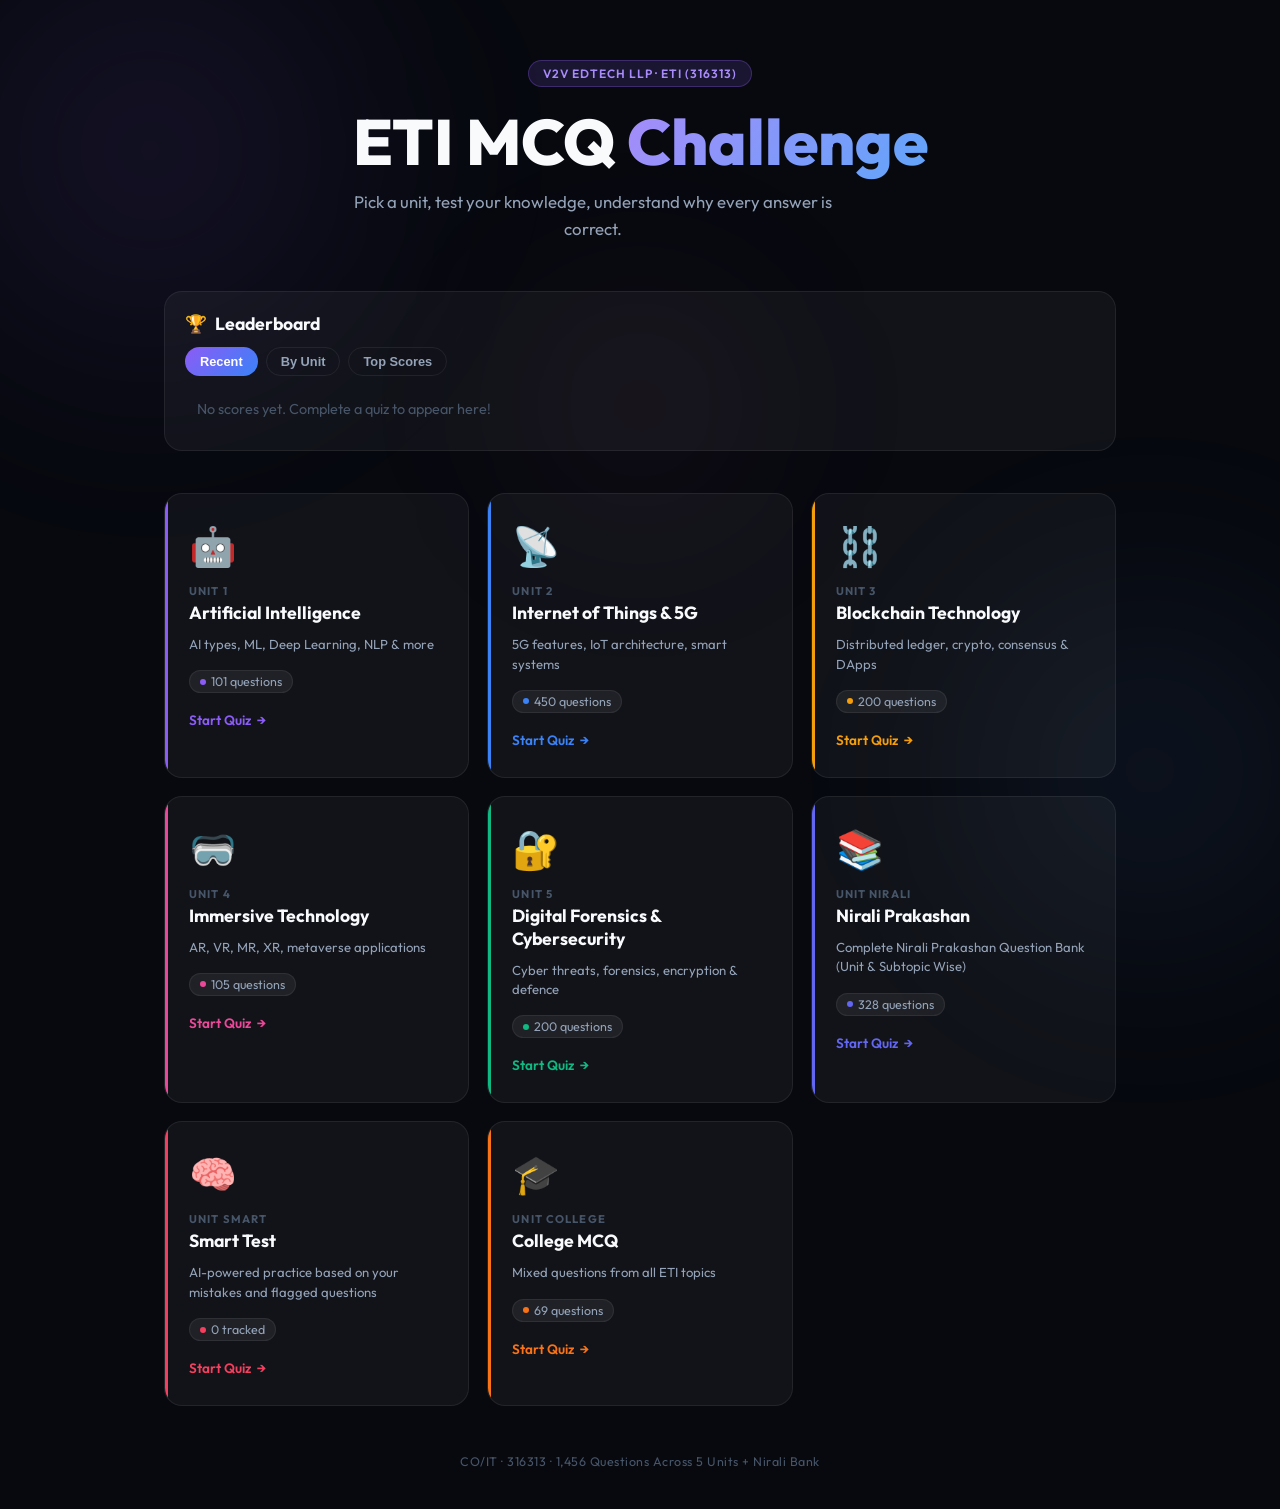
==== index.html @ dd678833 "Implement Smart Test feature: mistake tracking and revision bookmarking" ====
<!DOCTYPE html>
<html lang="en">
<head>
  <meta charset="UTF-8" />
  <meta name="viewport" content="width=device-width, initial-scale=1.0" />
  <title>ETI MCQ Challenge | V2V EdTech</title>
  <meta name="description" content="Interactive MCQ practice for ETI (CO/IT) 316313 — AI, IoT, Blockchain, Immersive Tech & Cybersecurity" />
  <link rel="preconnect" href="https://fonts.googleapis.com" />
  <link href="https://fonts.googleapis.com/css2?family=Outfit:wght@300;400;500;600;700;800;900&display=swap" rel="stylesheet" />
  <link rel="stylesheet" href="game.css" />
</head>
<body>

  <!-- Ambient background orbs -->
  <div class="bg-orb bg-orb-1"></div>
  <div class="bg-orb bg-orb-2"></div>
  <div class="bg-orb bg-orb-3"></div>

  <!-- ═══ SCREEN: HOME ═══ -->
  <div id="screen-home" class="screen active">
    <div class="home-wrap">
      <header class="home-header">
        <div class="home-badge">V2V EdTech LLP · ETI (316313)</div>
        <h1>ETI MCQ <span class="gradient-text">Challenge</span></h1>
        <p class="home-sub">Pick a unit, test your knowledge, understand why every answer is correct.</p>
      </header>
      <div class="units-grid" id="units-grid"></div>
      <footer class="home-footer">CO/IT · 316313 · 1,456 Questions Across 5 Units + Nirali Bank</footer>
    </div>
  </div>

  <!-- ═══ SCREEN: SETUP MODAL ═══ -->
  <div id="screen-setup" class="screen">
    <div class="modal-overlay" onclick="showHome()">
      <div class="modal-card" onclick="event.stopPropagation()">
        <button class="modal-close" onclick="showHome()">✕</button>
        <div class="modal-unit-icon" id="modal-icon"></div>
        <h2 class="modal-unit-name" id="modal-unit-name"></h2>
        <p class="modal-unit-count" id="modal-unit-count"></p>
        <div class="name-section">
          <p class="count-label">Your Name</p>
          <input type="text" id="player-name" class="name-input" placeholder="Enter your name..." maxlength="20" />
        </div>
        <div class="count-section">
          <p class="count-label">How many questions?</p>
          <div class="count-options" id="count-btns">
            <button class="count-btn active" data-count="10">10</button>
            <button class="count-btn" data-count="20">20</button>
            <button class="count-btn" data-count="30">30</button>
            <button class="count-btn" data-count="70">70</button>
            <button class="count-btn" data-count="all">All</button>
          </div>
        </div>
        <div id="unit-select" style="margin-bottom:15px; display:none;"></div>
        <div id="subtopic-select" style="margin-bottom:20px"></div>
        <button class="btn-primary" id="start-btn" onclick="startQuiz()">
          <span>Start Quiz</span><span class="btn-arrow">→</span>
        </button>
      </div>
    </div>
  </div>

  <!-- ═══ SCREEN: LOADING ═══ -->
  <div id="screen-loading" class="screen">
    <div class="loading-wrap">
      <div class="spinner"></div>
      <p class="loading-text">Loading questions…</p>
    </div>
  </div>

  <!-- ═══ SCREEN: QUIZ ═══ -->
  <div id="screen-quiz" class="screen">
    <div class="quiz-top-bar">
      <div class="quiz-left">
        <button class="quiz-menu-btn" id="quiz-menu-btn" onclick="toggleQuizMenu()">
          <span></span><span></span><span></span>
        </button>
        <span class="quiz-unit-badge" id="quiz-unit-badge"></span>
        <span class="quiz-qnum" id="quiz-qnum">Q 1 / 10</span>
      </div>
      <div class="quiz-score-wrap">
        <span class="qs-label">Score</span>
        <span class="qs-value" id="score-display">0</span>
      </div>
    </div>
    <div class="quiz-dropdown" id="quiz-dropdown">
      <button class="quiz-dropdown-item" onclick="goHome()">
        <span>🏠</span> Home
      </button>
      <button class="quiz-dropdown-item" onclick="restartQuiz()">
        <span>🔄</span> Restart Quiz
      </button>
    </div>
    <div class="progress-track"><div class="progress-fill" id="progress-fill"></div></div>

    <div class="quiz-body">
      <div class="question-card" id="question-card">
        <button class="revise-btn" id="revise-btn" title="Mark for Revision">🔖</button>
        <div class="qcard-num" id="qcard-num">01</div>
        <p class="qcard-text" id="qcard-text"></p>
      </div>

      <div class="options-grid" id="options-grid"></div>

      <div class="explanation-card" id="explanation-card">
        <div class="expl-icon">💡</div>
        <div class="expl-body">
          <h4>Why this answer?</h4>
          <p id="expl-text"></p>
        </div>
      </div>

      <button class="btn-next" id="next-btn">Next Question <span>→</span></button>
    </div>
  </div>

  <!-- ═══ SCREEN: RESULTS ═══ -->
  <div id="screen-results" class="screen">
    <div class="results-wrap">
      <div class="results-top">
        <div class="results-emoji" id="results-emoji">🎉</div>
        <h2 class="results-title" id="results-title">Quiz Complete!</h2>
        <p class="results-unit" id="results-unit"></p>
      </div>
      <div class="ring-wrap">
        <svg class="score-ring" viewBox="0 0 120 120" xmlns="http://www.w3.org/2000/svg">
          <defs>
            <linearGradient id="ringGrad" x1="0%" y1="0%" x2="100%" y2="100%">
              <stop offset="0%" stop-color="#a78bfa"/>
              <stop offset="100%" stop-color="#60a5fa"/>
            </linearGradient>
          </defs>
          <circle cx="60" cy="60" r="50" fill="none" stroke="rgba(255,255,255,0.08)" stroke-width="8"/>
          <circle cx="60" cy="60" r="50" fill="none" stroke="url(#ringGrad)" stroke-width="8"
            stroke-linecap="round" stroke-dasharray="314.16" stroke-dashoffset="314.16"
            id="ring-circle" transform="rotate(-90 60 60)"/>
        </svg>
        <div class="ring-inner">
          <span class="ring-score" id="ring-score">0</span>
          <span class="ring-total" id="ring-total">/10</span>
        </div>
      </div>
      <div class="stats-row">
        <div class="stat-card"><span class="stat-val" id="stat-pct">0%</span><span class="stat-lbl">Accuracy</span></div>
        <div class="stat-card"><span class="stat-val correct-col" id="stat-correct">0</span><span class="stat-lbl">Correct</span></div>
        <div class="stat-card"><span class="stat-val wrong-col" id="stat-wrong">0</span><span class="stat-lbl">Wrong</span></div>
      </div>
      <div class="grade-badge" id="grade-badge">A+</div>
      <div class="results-actions">
        <button class="btn-secondary" onclick="showHome()">← Change Unit</button>
        <button class="btn-primary" onclick="restartQuiz()">Play Again ↺</button>
      </div>
    </div>
  </div>

  <script src="game.js"></script>
</body>
</html>
---- game.css ----
/* ═══════════════════════════════════════════
   ETI MCQ Challenge — game.css
   ═══════════════════════════════════════════ */

@import url('https://fonts.googleapis.com/css2?family=Outfit:wght@300;400;500;600;700;800;900&display=swap');

:root {
  --bg: #07090f;
  --surface: rgba(255,255,255,0.045);
  --surface-h: rgba(255,255,255,0.08);
  --border: rgba(255,255,255,0.07);
  --border-h: rgba(255,255,255,0.16);
  --purple: #8b5cf6;
  --blue: #60a5fa;
  --correct: #22c55e;
  --correct-bg: rgba(34,197,94,0.14);
  --correct-border: rgba(34,197,94,0.4);
  --wrong: #ef4444;
  --wrong-bg: rgba(239,68,68,0.14);
  --wrong-border: rgba(239,68,68,0.4);
  --text: #f8fafc;
  --text2: #94a3b8;
  --text3: #475569;
  --r: 18px;
  --rsm: 12px;
  --ease: cubic-bezier(.4,0,.2,1);
}

*,*::before,*::after { box-sizing:border-box; margin:0; padding:0; }
html { scroll-behavior:smooth; }

body {
  font-family:'Outfit',sans-serif;
  background:var(--bg);
  color:var(--text);
  min-height:100vh;
  overflow-x:hidden;
  -webkit-font-smoothing:antialiased;
}

/* ── BG ORBS ── */
.bg-orb {
  position:fixed; border-radius:50%;
  filter:blur(90px); pointer-events:none; z-index:0;
  animation:orbFloat 9s ease-in-out infinite;
}
.bg-orb-1 { width:600px;height:600px; background:radial-gradient(circle,rgba(139,92,246,.13),transparent 70%); top:-150px;left:-150px; }
.bg-orb-2 { width:500px;height:500px; background:radial-gradient(circle,rgba(96,165,250,.1),transparent 70%); bottom:-120px;right:-120px; animation-delay:-4.5s; }
.bg-orb-3 { width:350px;height:350px; background:radial-gradient(circle,rgba(236,72,153,.07),transparent 70%); top:45%;left:50%;transform:translate(-50%,-50%); animation-delay:-2s; }

@keyframes orbFloat {
  0%,100% { transform:translateY(0) scale(1); }
  50%      { transform:translateY(-28px) scale(1.06); }
}

/* ── SCREENS ── */
.screen { display:none; min-height:100vh; position:relative; z-index:1; }
.screen.active { display:flex; flex-direction:column; }

/* ── GRADIENT TEXT ── */
.gradient-text {
  background:linear-gradient(130deg,#a78bfa,#60a5fa);
  -webkit-background-clip:text; -webkit-text-fill-color:transparent; background-clip:text;
}

/* ────────────────────────
   HOME SCREEN
──────────────────────── */
.home-wrap {
  flex:1; display:flex; flex-direction:column;
  align-items:center; padding:60px 24px 40px;
  max-width:1000px; margin:0 auto; width:100%;
}

.home-badge {
  display:inline-block;
  background:rgba(139,92,246,.15);
  border:1px solid rgba(139,92,246,.3);
  color:#a78bfa; font-size:.75rem; font-weight:600;
  letter-spacing:.08em; text-transform:uppercase;
  padding:5px 14px; border-radius:100px; margin-bottom:20px;
}

.home-header { text-align:center; margin-bottom:48px; }
.home-header h1 { font-size:clamp(2.4rem,6vw,4rem); font-weight:800; line-height:1.1; margin-bottom:12px; }
.home-sub { font-size:1.05rem; color:var(--text2); max-width:480px; line-height:1.6; }

/* Unit Cards Grid */
.units-grid {
  display:grid;
  grid-template-columns:repeat(auto-fill,minmax(280px,1fr));
  gap:18px; width:100%;
}

.unit-card {
  background:var(--surface);
  border:1px solid var(--border);
  border-radius:var(--r);
  padding:28px 24px;
  cursor:pointer;
  position:relative; overflow:hidden;
  transition:transform .25s var(--ease), border-color .25s var(--ease), box-shadow .25s var(--ease);
  animation:fadeUp .5s var(--ease) both;
}
.unit-card:hover {
  transform:translateY(-5px);
  border-color:var(--border-h);
  box-shadow:0 20px 60px rgba(0,0,0,.4), 0 0 0 1px var(--border-h);
}
.unit-card::before {
  content:'';
  position:absolute; inset:0;
  background:linear-gradient(135deg, var(--uc,#8b5cf6) 0%, transparent 60%);
  opacity:0; transition:opacity .3s;
}
.unit-card:hover::before { opacity:.06; }

.uc-accent {
  position:absolute; top:0; left:0; bottom:0; width:3px;
  background:var(--uc,#8b5cf6); border-radius:var(--r) 0 0 var(--r);
}
.uc-icon { font-size:2.4rem; margin-bottom:14px; display:block; }
.uc-num { font-size:.7rem; font-weight:700; letter-spacing:.1em; text-transform:uppercase; color:var(--text3); margin-bottom:4px; }
.uc-name { font-size:1.1rem; font-weight:700; margin-bottom:10px; line-height:1.3; }
.uc-count {
  display:inline-flex; align-items:center; gap:5px;
  background:rgba(255,255,255,.06); border:1px solid var(--border);
  border-radius:100px; padding:3px 10px;
  font-size:.78rem; color:var(--text2);
}
.uc-count-dot { width:6px;height:6px;border-radius:50%; background:var(--uc,#8b5cf6); }
.uc-cta {
  margin-top:18px; font-size:.85rem; font-weight:600;
  color:var(--uc,#8b5cf6); display:flex; align-items:center; gap:6px;
  transition:gap .2s;
}
.unit-card:hover .uc-cta { gap:10px; }

.home-footer {
  margin-top:48px; font-size:.78rem;
  color:var(--text3); text-align:center; letter-spacing:.04em;
}

/* ────────────────────────
   SETUP MODAL
──────────────────────── */
.modal-overlay {
  flex:1; display:flex; align-items:center; justify-content:center;
  padding:24px;
  background:rgba(0,0,0,.6);
  backdrop-filter:blur(12px);
  -webkit-backdrop-filter:blur(12px);
}
.modal-card {
  background:#0f1220;
  border:1px solid var(--border-h);
  border-radius:24px;
  padding:40px 36px;
  width:100%; max-width:420px;
  position:relative;
  animation:scaleIn .3s var(--ease);
  box-shadow:0 40px 120px rgba(0,0,0,.5);
}
.modal-close {
  position:absolute; top:16px; right:16px;
  background:rgba(255,255,255,.07); border:none;
  color:var(--text2); width:32px;height:32px;border-radius:50%;
  font-size:1rem; cursor:pointer; transition:background .2s;
}
.modal-close:hover { background:rgba(255,255,255,.15); }
.modal-unit-icon { font-size:3rem; margin-bottom:14px; }
.modal-unit-name { font-size:1.5rem; font-weight:800; margin-bottom:6px; }
.modal-unit-count { color:var(--text2); font-size:.9rem; margin-bottom:28px; }

.count-label { font-size:.85rem; color:var(--text2); font-weight:500; margin-bottom:10px; }
.count-options { display:flex; gap:8px; flex-wrap:wrap; margin-bottom:28px; }
.count-btn {
  flex:1; min-width:60px;
  background:var(--surface); border:1px solid var(--border);
  color:var(--text); border-radius:var(--rsm);
  padding:10px 8px; font-family:'Outfit',sans-serif;
  font-size:.95rem; font-weight:600; cursor:pointer;
  transition:all .2s var(--ease);
}
.count-btn:hover { border-color:var(--purple); color:var(--purple); }
.count-btn.active {
  background:rgba(139,92,246,.2);
  border-color:var(--purple); color:#a78bfa;
}

/* ────────────────────────
   BUTTONS
──────────────────────── */
.btn-primary {
  display:inline-flex; align-items:center; justify-content:center; gap:10px;
  width:100%; padding:15px 24px;
  background:linear-gradient(135deg,#8b5cf6,#3b82f6);
  border:none; border-radius:var(--rsm);
  color:white; font-family:'Outfit',sans-serif;
  font-size:1rem; font-weight:700; cursor:pointer;
  transition:opacity .2s, transform .2s;
  box-shadow:0 4px 24px rgba(139,92,246,.35);
}
.btn-primary:hover { opacity:.9; transform:translateY(-1px); }
.btn-primary:active { transform:translateY(0); }
.btn-arrow { font-size:1.1rem; }

.btn-secondary {
  display:inline-flex; align-items:center; justify-content:center;
  padding:13px 24px; border-radius:var(--rsm);
  background:var(--surface); border:1px solid var(--border-h);
  color:var(--text); font-family:'Outfit',sans-serif;
  font-size:.95rem; font-weight:600; cursor:pointer;
  transition:background .2s, transform .2s;
}
.btn-secondary:hover { background:var(--surface-h); transform:translateY(-1px); }

/* ────────────────────────
   LOADING
──────────────────────── */
.loading-wrap {
  flex:1; display:flex; flex-direction:column;
  align-items:center; justify-content:center; gap:20px;
}
.spinner {
  width:48px;height:48px; border-radius:50%;
  border:3px solid rgba(255,255,255,.08);
  border-top-color:var(--purple);
  animation:spin .8s linear infinite;
}
.loading-text { color:var(--text2); font-size:1rem; }
@keyframes spin { to { transform:rotate(360deg); } }

/* ────────────────────────
   QUIZ SCREEN
──────────────────────── */
.quiz-top-bar {
  display:flex; align-items:center; justify-content:space-between;
  padding:16px 24px; background:rgba(0,0,0,.2);
  backdrop-filter:blur(8px); position:sticky; top:0; z-index:10;
  border-bottom:1px solid var(--border);
}
.quiz-left { display:flex; align-items:center; gap:12px; }
.quiz-unit-badge {
  font-size:.72rem; font-weight:700; letter-spacing:.06em;
  text-transform:uppercase; padding:4px 10px; border-radius:100px;
  background:rgba(139,92,246,.15); border:1px solid rgba(139,92,246,.3); color:#a78bfa;
}
.quiz-qnum { font-size:.85rem; color:var(--text2); font-weight:600; }
.quiz-score-wrap { display:flex; flex-direction:column; align-items:flex-end; line-height:1; }
.qs-label { font-size:.65rem; text-transform:uppercase; letter-spacing:.08em; color:var(--text3); }
.qs-value { font-size:1.6rem; font-weight:800; background:linear-gradient(135deg,#a78bfa,#60a5fa); -webkit-background-clip:text; -webkit-text-fill-color:transparent; background-clip:text; }

/* Progress bar */
.progress-track { width:100%; height:3px; background:rgba(255,255,255,.06); }
.progress-fill {
  height:100%; background:linear-gradient(90deg,#8b5cf6,#60a5fa);
  transition:width .5s var(--ease); border-radius:0 2px 2px 0;
}

/* Quiz body */
.quiz-body {
  flex:1; display:flex; flex-direction:column; gap:18px;
  padding:28px 24px 40px; max-width:760px; margin:0 auto; width:100%;
}

/* Question card */
.question-card {
  background:var(--surface);
  border:1px solid var(--border);
  border-radius:var(--r);
  padding:32px 28px;
  position:relative; overflow:hidden;
  animation:fadeUp .35s var(--ease);
}
.question-card::after {
  content:''; position:absolute; top:0; right:0;
  width:200px; height:200px;
  background:radial-gradient(circle,rgba(139,92,246,.08),transparent 70%);
  pointer-events:none;
}
.qcard-num {
  font-size:.75rem; font-weight:800; letter-spacing:.12em;
  text-transform:uppercase; color:var(--purple); margin-bottom:12px;
}
.revise-btn {
  position: absolute; top: 20px; right: 20px;
  background: rgba(255,255,255,0.05); border: 1px solid var(--border);
  width: 36px; height: 36px; border-radius: 10px;
  display: grid; place-items: center; cursor: pointer;
  font-size: 1.1rem; transition: all 0.2s; z-index: 5;
}
.revise-btn:hover { background: var(--surface-h); transform: scale(1.1); }
.revise-btn.active {
  background: rgba(244, 63, 94, 0.15);
  border-color: rgba(244, 63, 94, 0.4);
  color: #f43f5e;
}
.qcard-text {
  font-size:1.15rem; font-weight:600; line-height:1.6; color:var(--text);
}

/* Options */
.options-grid {
  display:grid;
  grid-template-columns:1fr 1fr;
  gap:12px;
}
@media(max-width:500px) { .options-grid { grid-template-columns:1fr; } }

.option-btn {
  display:flex; align-items:center; gap:14px;
  background:var(--surface); border:1px solid var(--border);
  border-radius:var(--rsm); padding:16px 18px;
  color:var(--text); font-family:'Outfit',sans-serif;
  font-size:.95rem; font-weight:500; cursor:pointer; text-align:left;
  transition:all .2s var(--ease);
  animation:fadeUp .4s var(--ease) both;
}
.option-btn:hover:not(:disabled) {
  background:var(--surface-h);
  border-color:var(--border-h);
  transform:translateY(-2px);
  box-shadow:0 8px 24px rgba(0,0,0,.3);
}
.option-btn:disabled { cursor:default; }

.opt-label {
  width:30px; height:30px; border-radius:8px; flex-shrink:0;
  background:rgba(255,255,255,.07); border:1px solid var(--border);
  display:grid; place-items:center;
  font-size:.8rem; font-weight:700; letter-spacing:.05em;
  transition:all .2s;
}
.opt-text { line-height:1.4; }

/* Hamburger Menu Button */
.quiz-menu-btn {
  width: 32px;
  height: 32px;
  background: transparent;
  border: 1px solid var(--border);
  border-radius: 8px;
  cursor: pointer;
  display: flex;
  flex-direction: column;
  justify-content: center;
  align-items: center;
  gap: 4px;
  padding: 6px;
  transition: all .2s;
}
.quiz-menu-btn:hover {
  border-color: var(--border-h);
  background: var(--surface-h);
}
.quiz-menu-btn span {
  display: block;
  width: 14px;
  height: 2px;
  background: var(--text);
  border-radius: 2px;
  transition: all .3s;
}
.quiz-menu-btn.open span:nth-child(1) {
  transform: rotate(45deg) translate(4px, 4px);
}
.quiz-menu-btn.open span:nth-child(2) {
  opacity: 0;
}
.quiz-menu-btn.open span:nth-child(3) {
  transform: rotate(-45deg) translate(4px, -4px);
}

/* Quiz Dropdown Menu */
.quiz-dropdown {
  position: fixed;
  top: 60px;
  left: 16px;
  background: var(--surface);
  border: 1px solid var(--border);
  border-radius: var(--rsm);
  padding: 8px;
  min-width: 160px;
  opacity: 0;
  visibility: hidden;
  transform: translateY(-10px);
  transition: all .2s var(--ease);
  z-index: 100;
  box-shadow: 0 10px 40px rgba(0,0,0,.4);
}
.quiz-dropdown.open {
  opacity: 1;
  visibility: visible;
  transform: translateY(0);
}
.quiz-dropdown-item {
  display: flex;
  align-items: center;
  gap: 10px;
  width: 100%;
  padding: 12px 14px;
  background: transparent;
  border: none;
  border-radius: 8px;
  color: var(--text);
  font-family: 'Outfit', sans-serif;
  font-size: .9rem;
  font-weight: 500;
  cursor: pointer;
  transition: all .15s;
}
.quiz-dropdown-item:hover {
  background: var(--surface-h);
}
.quiz-dropdown-item span:first-child {
  font-size: 1.1rem;
}

/* Disabled count button */
.count-btn.disabled {
  opacity: 0.35;
  cursor: not-allowed;
  background: var(--surface) !important;
  border-color: var(--border) !important;
}
.count-btn.disabled:hover {
  transform: none;
  box-shadow: none;
}

/* Name Input */
.name-section {
  margin-bottom: 20px;
}
.name-input {
  width: 100%;
  padding: 12px 16px;
  background: var(--surface);
  border: 1px solid var(--border);
  border-radius: var(--rsm);
  color: var(--text);
  font-family: 'Outfit', sans-serif;
  font-size: .95rem;
  font-weight: 500;
  transition: all .2s;
}
.name-input:focus {
  outline: none;
  border-color: var(--purple);
  box-shadow: 0 0 0 3px rgba(139, 92, 246, 0.2);
}
.name-input::placeholder {
  color: var(--text3);
}

/* Answer states */
.option-btn.correct {
  background:var(--correct-bg) !important;
  border-color:var(--correct-border) !important;
  box-shadow:0 0 20px rgba(34,197,94,.2) !important;
}
.option-btn.correct .opt-label {
  background:var(--correct); border-color:var(--correct); color:white;
}
.option-btn.wrong {
  background:var(--wrong-bg) !important;
  border-color:var(--wrong-border) !important;
}
.option-btn.wrong .opt-label {
  background:var(--wrong); border-color:var(--wrong); color:white;
}
.option-btn.dimmed { opacity:.4; }

/* Explanation */
.explanation-card {
  display:flex; gap:16px; align-items:flex-start;
  background:rgba(245,158,11,.08);
  border:1px solid rgba(245,158,11,.25);
  border-radius:var(--rsm); padding:20px;
  opacity:0; transform:translateY(12px);
  pointer-events:none;
  transition:opacity .35s var(--ease), transform .35s var(--ease);
}
.explanation-card.visible { opacity:1; transform:translateY(0); pointer-events:all; }
.expl-icon { font-size:1.4rem; flex-shrink:0; margin-top:2px; }
.expl-body h4 { font-size:.85rem; font-weight:700; color:#fbbf24; margin-bottom:6px; text-transform:uppercase; letter-spacing:.05em; }
.expl-body p { font-size:.9rem; color:#e2e8f0; line-height:1.65; }

/* Next button */
.btn-next {
  display:none; align-self:flex-end; align-items:center; gap:8px;
  padding:13px 28px; border-radius:var(--rsm);
  background:linear-gradient(135deg,#8b5cf6,#3b82f6);
  border:none; color:white; font-family:'Outfit',sans-serif;
  font-size:.95rem; font-weight:700; cursor:pointer;
  transition:opacity .2s, transform .2s;
  box-shadow:0 4px 20px rgba(139,92,246,.3);
  animation:fadeUp .3s var(--ease);
}
.btn-next:hover { opacity:.9; transform:translateY(-2px); }

/* ────────────────────────
   RESULTS SCREEN
──────────────────────── */
.results-wrap {
  flex:1; display:flex; flex-direction:column;
  align-items:center; padding:48px 24px;
  max-width:520px; margin:0 auto; width:100%; gap:24px;
}
.results-top { text-align:center; }
.results-emoji { font-size:3.5rem; display:block; margin-bottom:10px; animation:bounceIn .6s var(--ease); }
.results-title { font-size:2rem; font-weight:800; margin-bottom:4px; }
.results-unit { font-size:.85rem; color:var(--text2); }

/* Score ring */
.ring-wrap { position:relative; width:160px; height:160px; }
.score-ring { width:100%; height:100%; }
.ring-circle { transition:stroke-dashoffset 1.4s cubic-bezier(.4,0,.1,1); }
.ring-inner {
  position:absolute; inset:0; display:flex;
  flex-direction:column; align-items:center; justify-content:center;
}
.ring-score { font-size:2.6rem; font-weight:900; line-height:1; }
.ring-total { font-size:.9rem; color:var(--text2); }

/* Stats row */
.stats-row { display:flex; gap:12px; width:100%; }
.stat-card {
  flex:1; display:flex; flex-direction:column; align-items:center; gap:4px;
  background:var(--surface); border:1px solid var(--border);
  border-radius:var(--rsm); padding:18px 8px;
}
.stat-val { font-size:1.5rem; font-weight:800; }
.stat-lbl { font-size:.72rem; color:var(--text2); text-transform:uppercase; letter-spacing:.07em; }
.correct-col { color:var(--correct); }
.wrong-col { color:var(--wrong); }

/* Grade badge */
.grade-badge {
  font-size:2rem; font-weight:900; letter-spacing:.04em;
  padding:12px 36px; border-radius:100px;
  background:linear-gradient(135deg,#8b5cf6,#3b82f6);
  box-shadow:0 8px 32px rgba(139,92,246,.4);
  animation:scaleIn .5s .3s var(--ease) both;
}

/* Results actions */
.results-actions { display:flex; gap:12px; width:100%; }
.results-actions .btn-secondary, .results-actions .btn-primary { flex:1; }

/* ────────────────────────
   KEYFRAMES
──────────────────────── */
@keyframes fadeUp {
  from { opacity:0; transform:translateY(16px); }
  to   { opacity:1; transform:translateY(0); }
}
@keyframes scaleIn {
  from { opacity:0; transform:scale(.85); }
  to   { opacity:1; transform:scale(1); }
}
@keyframes bounceIn {
  0%   { transform:scale(0) rotate(-10deg); }
  60%  { transform:scale(1.15) rotate(5deg); }
  100% { transform:scale(1) rotate(0); }
}
@keyframes scoreUp {
  0%   { transform:scale(1); }
  50%  { transform:scale(1.35); color:#a78bfa; }
  100% { transform:scale(1); }
}
.score-bump { animation:scoreUp .4s var(--ease); }

/* ────────────────────────
   LEADERBOARD
──────────────────────── */
.leaderboard-section {
  background:var(--surface);
  border:1px solid var(--border);
  border-radius:var(--r);
  padding:20px;
  margin-bottom:24px;
  grid-column:1/-1;
}

.lb-tab {
  background:transparent;
  border:1px solid var(--border);
  color:var(--text2);
  font-size:.8rem;
  font-weight:600;
  padding:6px 14px;
  border-radius:100px;
  cursor:pointer;
  transition:all .2s;
}
.lb-tab.active {
  background:linear-gradient(135deg,#8b5cf6,#3b82f6);
  border-color:transparent;
  color:white;
}
.lb-tab:hover:not(.active) {
  border-color:var(--border-h);
  color:var(--text);
}

.lb-list { display:flex; flex-direction:column; gap:8px; }
.lb-row {
  display:grid;
  grid-template-columns:30px 80px 60px 60px 50px;
  gap:8px;
  align-items:center;
  padding:8px 12px;
  background:rgba(255,255,255,0.03);
  border-radius:8px;
  font-size:.85rem;
}
.lb-rank { font-weight:700; color:var(--purple); }
.lb-name { color:var(--text2); font-size:.75rem; }
.lb-unit { color:var(--text2); }
.lb-score { font-weight:600; }
.lb-smart { color:#fbbf24; font-weight:600; }
.lb-time { color:var(--text3); font-size:.75rem; }

/* ────────────────────────
   SUBTOPIC SELECTION
──────────────────────── */
.subtopic-options {
  display:flex;
  flex-wrap:wrap;
  gap:8px;
}

.subtopic-btn {
  background:transparent;
  border:1px solid var(--border);
  color:var(--text2);
  font-size:.75rem;
  font-weight:500;
  padding:6px 12px;
  border-radius:8px;
  cursor:pointer;
  transition:all .2s;
}
.subtopic-btn.active {
  background:var(--purple);
  border-color:var(--purple);
  color:white;
}
.subtopic-btn:hover:not(.active) {
  border-color:var(--purple);
  color:var(--text);
}

/* ────────────────────────
   RESPONSIVE
──────────────────────── */
@media(max-width:640px) {
  .home-wrap { padding:40px 16px 32px; }
  .home-header h1 { font-size:2rem; }
  .modal-card { padding:28px 20px; }
  .quiz-body { padding:20px 16px 32px; }
  .lb-row { grid-template-columns:24px 70px 50px 50px 40px; font-size:.75rem; }
  .question-card { padding:24px 20px; }
  .qcard-text { font-size:1rem; }
  .results-wrap { padding:36px 16px; }
}
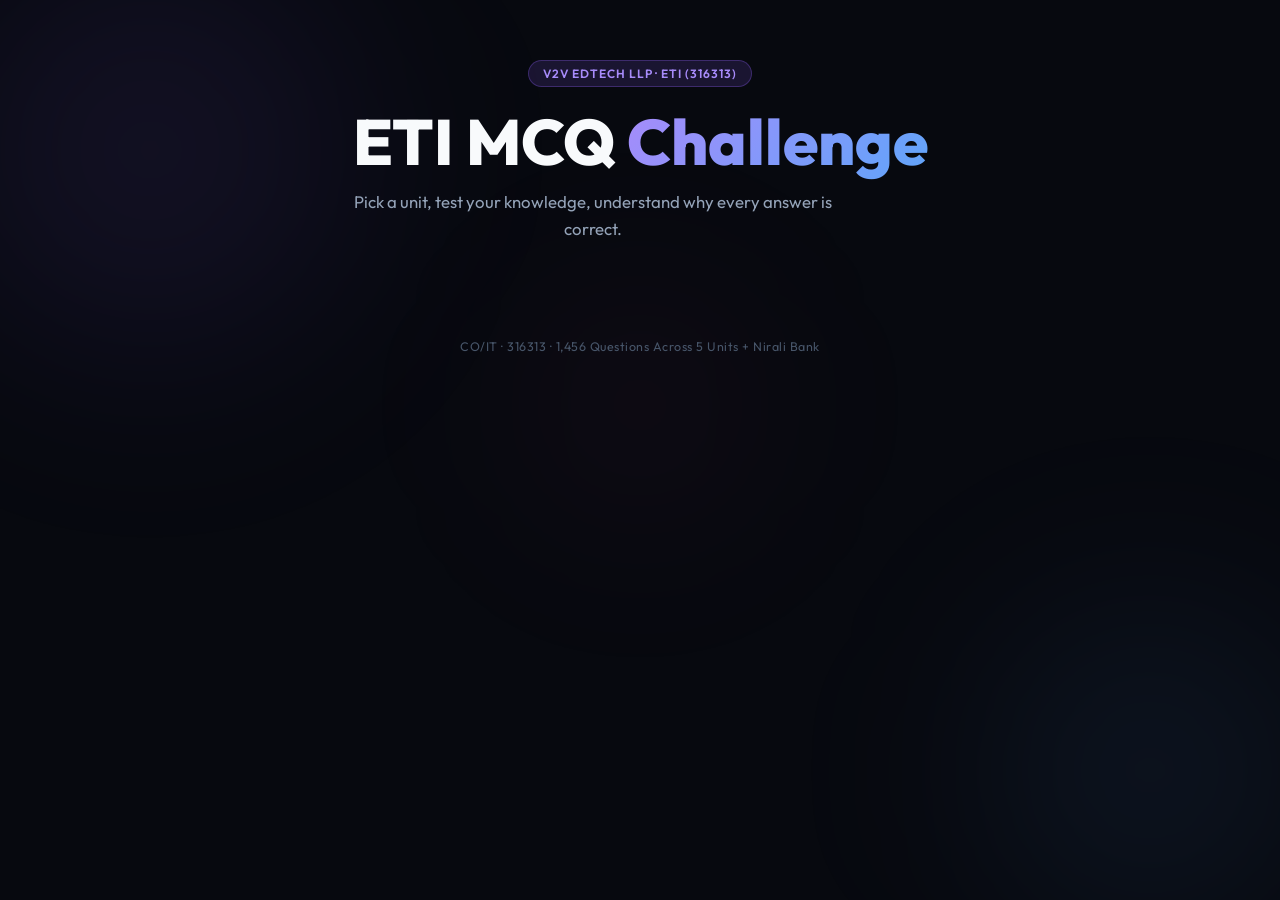
==== commit 61a74c58: "Major Revamp: Smart question logic, completion markers, session persistence, and GitHub DB sync" ====
--- a/index.html
+++ b/index.html
@@ -153,6 +153,15 @@
     </div>
   </div>
 
+  <!-- Player Modal (Leaderboard v2) -->
+  <div id="player-modal">
+    <div id="player-modal-sheet">
+      <div class="pm-drag-handle"></div>
+      <button class="pm-close-btn" onclick="closePlayerModal()">✕</button>
+      <div id="player-modal-content"></div>
+    </div>
+  </div>
+
   <script src="game.js"></script>
 </body>
 </html>
--- a/game.css
+++ b/game.css
@@ -605,23 +605,230 @@
   color:var(--text);
 }
 
-.lb-list { display:flex; flex-direction:column; gap:8px; }
-.lb-row {
-  display:grid;
-  grid-template-columns:30px 80px 60px 60px 50px;
-  gap:8px;
-  align-items:center;
-  padding:8px 12px;
-  background:rgba(255,255,255,0.03);
-  border-radius:8px;
-  font-size:.85rem;
-}
-.lb-rank { font-weight:700; color:var(--purple); }
-.lb-name { color:var(--text2); font-size:.75rem; }
-.lb-unit { color:var(--text2); }
-.lb-score { font-weight:600; }
-.lb-smart { color:#fbbf24; font-weight:600; }
-.lb-time { color:var(--text3); font-size:.75rem; }
+/* ────────────────────────
+   LEADERBOARD v2 + PLAYER MODAL
+──────────────────────── */
+
+.lb2-list { display:flex; flex-direction:column; gap:8px; }
+.lb2-clickable { cursor:pointer; }
+.lb2-clickable:hover { background:rgba(255,255,255,.07) !important; }
+
+.lb2-row {
+  display:flex; align-items:center; gap:10px;
+  padding:10px 12px;
+  background:rgba(255,255,255,.03);
+  border:1px solid var(--border);
+  border-radius:10px;
+  transition:background .15s;
+}
+.lb2-rank {
+  font-size:.95rem; font-weight:800; min-width:26px;
+  text-align:center; flex-shrink:0; color:var(--purple);
+}
+.lb2-main { flex:1; min-width:0; display:flex; flex-direction:column; gap:4px; }
+.lb2-top-line { display:flex; align-items:center; gap:8px; flex-wrap:wrap; }
+.lb2-name {
+  font-size:.88rem; font-weight:700; color:var(--text);
+  flex:1; min-width:0; white-space:nowrap; overflow:hidden; text-overflow:ellipsis;
+}
+.lb2-score { font-size:.82rem; font-weight:700; flex-shrink:0; }
+.lb2-acc   { font-size:.78rem; font-weight:700; flex-shrink:0; }
+.lb2-sub-line { display:flex; align-items:center; gap:6px; flex-wrap:wrap; }
+.lb2-unit-tag {
+  font-size:.68rem; font-weight:600; padding:2px 7px; border-radius:100px;
+  background:rgba(139,92,246,.12); border:1px solid rgba(139,92,246,.25); color:#a78bfa;
+}
+.lb2-subtopic-tag {
+  font-size:.65rem; font-weight:500; padding:2px 7px; border-radius:100px;
+  background:rgba(96,165,250,.08); border:1px solid rgba(96,165,250,.2); color:#93c5fd;
+}
+.lb2-time-ago  { font-size:.68rem; color:var(--text3); }
+.lb2-duration  { font-size:.68rem; color:var(--text3); }
+.lb2-smart     { font-size:.82rem; font-weight:700; color:#fbbf24; flex-shrink:0; }
+.lb2-right     { display:flex; flex-direction:column; align-items:flex-end; gap:2px; flex-shrink:0; }
+.lb2-tap-hint  { font-size:.6rem; color:var(--text3); }
+.lb2-combined-lbl { font-size:.6rem; color:var(--text3); text-align:right; }
+
+.lb2-player-card {
+  background:rgba(255,255,255,.03); border:1px solid var(--border);
+  border-radius:12px; padding:14px;
+  display:flex; flex-direction:column; gap:10px;
+  transition:background .15s;
+}
+.lb2-player-header { display:flex; align-items:center; gap:10px; }
+.lb2-player-rank   { font-size:1.1rem; flex-shrink:0; }
+.lb2-player-name-wrap { flex:1; min-width:0; }
+.lb2-player-name   { font-size:.92rem; font-weight:800; display:block; }
+.lb2-player-meta   { font-size:.68rem; color:var(--text3); display:block; margin-top:2px; }
+.lb2-combined-score { display:flex; flex-direction:column; align-items:flex-end; flex-shrink:0; }
+.lb2-combined-val  { font-size:.9rem; font-weight:800; color:#fbbf24; }
+.lb2-combined-lbl  { font-size:.6rem; color:var(--text3); }
+
+.lb2-player-stats { display:flex; gap:6px; flex-wrap:wrap; }
+.lb2-stat-pill {
+  display:flex; flex-direction:column; align-items:center;
+  background:rgba(255,255,255,.04); border:1px solid var(--border);
+  border-radius:8px; padding:6px 10px; flex:1; min-width:52px;
+}
+.lb2-stat-val { font-size:.85rem; font-weight:800; line-height:1; }
+.lb2-stat-lbl { font-size:.58rem; color:var(--text3); text-transform:uppercase; letter-spacing:.06em; margin-top:2px; }
+
+.lb2-topic-bars    { display:flex; flex-direction:column; gap:5px; }
+.lb2-topic-bar-wrap { display:flex; align-items:center; gap:8px; }
+.lb2-topic-bar-label {
+  font-size:.65rem; color:var(--text2); min-width:90px; max-width:90px;
+  white-space:nowrap; overflow:hidden; text-overflow:ellipsis; flex-shrink:0;
+}
+.lb2-topic-bar-track {
+  flex:1; height:5px; background:rgba(255,255,255,.06); border-radius:100px; overflow:hidden;
+}
+.lb2-topic-bar-fill { height:100%; border-radius:100px; transition:width .4s ease; }
+.lb2-topic-bar-pct { font-size:.65rem; font-weight:700; flex-shrink:0; min-width:30px; text-align:right; }
+.lb2-more-topics   { font-size:.65rem; color:var(--text3); text-align:right; padding-top:2px; }
+
+.lb2-unit-section {
+  background:rgba(255,255,255,.03); border:1px solid var(--border);
+  border-radius:12px; padding:14px;
+  display:flex; flex-direction:column; gap:10px;
+}
+.lb2-unit-header  { display:flex; align-items:flex-start; justify-content:space-between; }
+.lb2-unit-title   { font-size:.88rem; font-weight:800; }
+.lb2-unit-meta    { font-size:.7rem; color:var(--text3); margin-top:2px; }
+.lb2-subtopic-row { display:flex; gap:5px; flex-wrap:wrap; }
+.lb2-unit-attempts { display:flex; flex-direction:column; gap:6px; }
+.lb2-unit-attempt {
+  display:flex; align-items:center; gap:8px;
+  padding:7px 10px;
+  background:rgba(255,255,255,.025); border-radius:8px;
+  font-size:.78rem; transition:background .15s;
+}
+.lb2-unit-attempt .lb2-name { font-size:.8rem; flex:1; }
+
+#player-modal {
+  position:fixed; inset:0; z-index:1000;
+  background:rgba(0,0,0,.75);
+  backdrop-filter:blur(14px);
+  -webkit-backdrop-filter:blur(14px);
+  display:flex; align-items:flex-end; justify-content:center;
+  opacity:0; visibility:hidden;
+  transition:opacity .25s ease, visibility .25s ease;
+}
+#player-modal.open {
+  opacity:1; visibility:visible;
+}
+#player-modal.open #player-modal-sheet {
+  transform:translateY(0);
+}
+#player-modal-sheet {
+  background:#0d1117;
+  border:1px solid var(--border-h);
+  border-radius:24px 24px 0 0;
+  width:100%; max-width:560px;
+  max-height:88vh;
+  overflow-y:auto;
+  transform:translateY(100%);
+  transition:transform .3s cubic-bezier(.4,0,.2,1);
+  padding:0 0 32px;
+}
+.pm-drag-handle {
+  width:40px; height:4px; border-radius:100px;
+  background:rgba(255,255,255,.15);
+  margin:12px auto 16px;
+}
+.pm-close-btn {
+  position:absolute; top:16px; right:16px;
+  background:rgba(255,255,255,.07); border:1px solid var(--border);
+  color:var(--text2); width:32px; height:32px; border-radius:50%;
+  font-size:.9rem; cursor:pointer; transition:background .2s;
+  display:grid; place-items:center;
+}
+.pm-close-btn:hover { background:rgba(255,255,255,.15); }
+
+.pm-header {
+  display:flex; align-items:center; gap:14px;
+  padding:0 20px 16px;
+  border-bottom:1px solid var(--border);
+  margin-bottom:16px;
+  position:relative;
+}
+.pm-avatar {
+  width:48px; height:48px; border-radius:50%;
+  background:linear-gradient(135deg,#8b5cf6,#3b82f6);
+  display:grid; place-items:center;
+  font-size:1.3rem; font-weight:900; flex-shrink:0;
+}
+.pm-header-info { flex:1; }
+.pm-player-name { font-size:1.1rem; font-weight:800; }
+.pm-player-sub  { font-size:.72rem; color:var(--text3); margin-top:2px; }
+.pm-combined-badge {
+  display:flex; flex-direction:column; align-items:center;
+  background:rgba(251,191,36,.08); border:1px solid rgba(251,191,36,.25);
+  border-radius:10px; padding:8px 12px;
+}
+.pm-combined-num { font-size:1rem; font-weight:900; color:#fbbf24; }
+.pm-combined-sub { font-size:.58rem; color:var(--text3); margin-top:1px; }
+
+.pm-overview-grid {
+  display:grid; grid-template-columns:repeat(4,1fr); gap:8px;
+  padding:0 20px 16px;
+  border-bottom:1px solid var(--border);
+  margin-bottom:16px;
+}
+.pm-ov-card {
+  background:rgba(255,255,255,.04); border:1px solid var(--border);
+  border-radius:10px; padding:10px 6px;
+  display:flex; flex-direction:column; align-items:center; gap:3px;
+}
+.pm-ov-val { font-size:.9rem; font-weight:800; line-height:1; }
+.pm-ov-lbl { font-size:.58rem; color:var(--text3); text-transform:uppercase; letter-spacing:.06em; }
+
+.pm-section-title {
+  font-size:.72rem; font-weight:700; text-transform:uppercase;
+  letter-spacing:.1em; color:var(--text3);
+  padding:0 20px; margin-bottom:10px;
+}
+
+.pm-buckets { display:flex; flex-direction:column; gap:10px; padding:0 16px; }
+.pm-bucket {
+  background:rgba(255,255,255,.03); border:1px solid var(--border);
+  border-radius:12px; overflow:hidden;
+}
+.pm-bucket-header {
+  display:flex; align-items:center; justify-content:space-between;
+  padding:12px 14px 8px;
+}
+.pm-bucket-title { font-size:.88rem; font-weight:700; display:flex; align-items:center; flex-wrap:wrap; gap:4px; }
+.pm-bucket-meta  { font-size:.7rem; color:var(--text3); margin-top:3px; }
+.pm-bucket-smart { font-size:.9rem; font-weight:800; color:#fbbf24; text-align:center; flex-shrink:0; }
+
+.pm-trend {
+  display:flex; align-items:flex-end; gap:3px;
+  padding:0 14px 8px; height:24px;
+}
+.pm-dot {
+  flex:1; max-width:18px; border-radius:2px;
+  opacity:.8; transition:opacity .2s;
+}
+.pm-dot:hover { opacity:1; }
+
+.pm-attempts-list { border-top:1px solid var(--border); }
+.pm-attempt-row {
+  display:flex; align-items:center; gap:8px;
+  padding:8px 14px; font-size:.78rem;
+  border-bottom:1px solid rgba(255,255,255,.04);
+}
+.pm-attempt-row:last-child { border-bottom:none; }
+.pm-att-score { font-weight:700; min-width:36px; }
+.pm-att-acc   { font-weight:700; min-width:36px; }
+.pm-att-smart { color:#fbbf24; font-weight:600; min-width:60px; }
+.pm-att-time  { color:var(--text3); min-width:50px; }
+.pm-att-ago   { color:var(--text3); font-size:.7rem; margin-left:auto; }
+
+@media(max-width:400px) {
+  .pm-overview-grid { grid-template-columns:repeat(2,1fr); }
+  .lb2-topic-bar-label { min-width:70px; max-width:70px; }
+  .pm-attempt-row .pm-att-time { display:none; }
+}
 
 /* ────────────────────────
    SUBTOPIC SELECTION
@@ -652,6 +859,19 @@
   border-color:var(--purple);
   color:var(--text);
 }
+.subtopic-btn.completed {
+  border-color: rgba(34, 197, 94, 0.4);
+  background: rgba(34, 197, 94, 0.05);
+  color: #4ade80;
+}
+.subtopic-btn.completed:hover {
+  background: rgba(34, 197, 94, 0.1);
+}
+.subtopic-btn.completed.active {
+  background: #22c55e;
+  color: #fff;
+  border-color: #22c55e;
+}
 
 /* ────────────────────────
    RESPONSIVE
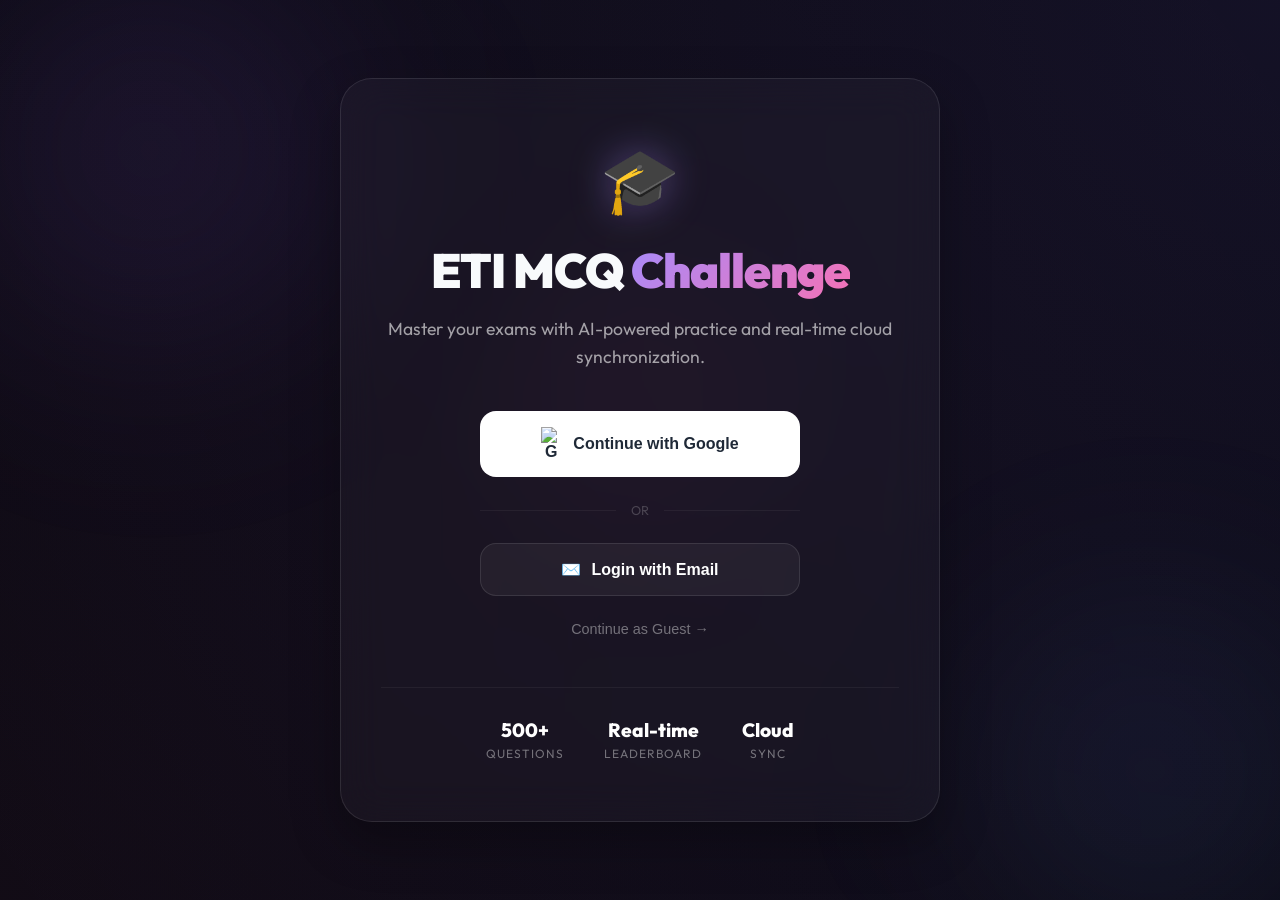
==== commit 4646c92a: "Final Polish: Added Landing Page, Forced Auth, and Leaderboard Deduplication" ====
--- a/index.html
+++ b/index.html
@@ -3,11 +3,18 @@
 <head>
   <meta charset="UTF-8" />
   <meta name="viewport" content="width=device-width, initial-scale=1.0" />
-  <title>ETI MCQ Challenge | V2V EdTech</title>
+  <title>ETI MCQ - Practice Smarter</title>
   <meta name="description" content="Interactive MCQ practice for ETI (CO/IT) 316313 — AI, IoT, Blockchain, Immersive Tech & Cybersecurity" />
   <link rel="preconnect" href="https://fonts.googleapis.com" />
   <link href="https://fonts.googleapis.com/css2?family=Outfit:wght@300;400;500;600;700;800;900&display=swap" rel="stylesheet" />
   <link rel="stylesheet" href="game.css" />
+  <script type="importmap">
+    {
+      "imports": {
+        "@insforge/sdk": "https://esm.sh/@insforge/sdk@latest"
+      }
+    }
+  </script>
 </head>
 <body>
 
@@ -16,8 +23,51 @@
   <div class="bg-orb bg-orb-2"></div>
   <div class="bg-orb bg-orb-3"></div>
 
+  <!-- ═══ SCREEN: LANDING ═══ -->
+  <div id="screen-landing" class="screen active">
+    <div class="landing-hero">
+      <div class="landing-glass">
+        <div class="landing-icon">🎓</div>
+        <h1 class="landing-title">ETI MCQ <span class="purple-text">Challenge</span></h1>
+        <p class="landing-tagline">Master your exams with AI-powered practice and real-time cloud synchronization.</p>
+        
+        <div class="landing-actions">
+          <button class="btn-landing-google" onclick="handleGoogleLogin()">
+            <img src="https://www.gstatic.com/firebasejs/ui/2.0.0/images/auth/google.svg" alt="G" />
+            Continue with Google
+          </button>
+          
+          <div class="landing-divider"><span>OR</span></div>
+          
+          <button class="btn-landing-email" onclick="openAuthModal()">
+            <span class="btn-icon">✉️</span> Login with Email
+          </button>
+          
+          <button class="btn-landing-guest" onclick="skipAuth()">
+            Continue as Guest <span>→</span>
+          </button>
+        </div>
+        
+        <div class="landing-footer">
+          <div class="stat-item">
+            <span class="stat-val">500+</span>
+            <span class="stat-lbl">Questions</span>
+          </div>
+          <div class="stat-item">
+            <span class="stat-val">Real-time</span>
+            <span class="stat-lbl">Leaderboard</span>
+          </div>
+          <div class="stat-item">
+            <span class="stat-val">Cloud</span>
+            <span class="stat-lbl">Sync</span>
+          </div>
+        </div>
+      </div>
+    </div>
+  </div>
+
   <!-- ═══ SCREEN: HOME ═══ -->
-  <div id="screen-home" class="screen active">
+  <div id="screen-home" class="screen">
     <div class="home-wrap">
       <header class="home-header">
         <div class="home-badge">V2V EdTech LLP · ETI (316313)</div>
@@ -38,8 +88,25 @@
         <h2 class="modal-unit-name" id="modal-unit-name"></h2>
         <p class="modal-unit-count" id="modal-unit-count"></p>
         <div class="name-section">
-          <p class="count-label">Your Name</p>
-          <input type="text" id="player-name" class="name-input" placeholder="Enter your name..." maxlength="20" />
+          <div id="auth-status-bar" class="auth-status-bar">
+            <span class="status-dot"></span>
+            <span id="auth-status-text">Guest Mode</span>
+            <button class="btn-auth-toggle" onclick="openAuthModal()">Login / Signup</button>
+          </div>
+          <div id="user-profile-card" class="user-profile-card" style="display:none">
+            <img id="user-avatar" src="" alt="avatar" />
+            <div class="user-info">
+              <span id="user-display-name"></span>
+              <div class="user-meta-row">
+                <span id="user-email-tag"></span>
+                <button class="btn-logout" onclick="handleLogout()">Logout</button>
+              </div>
+            </div>
+          </div>
+          <div id="guest-name-input">
+            <p class="count-label">Your Name</p>
+            <input type="text" id="player-name" class="name-input" placeholder="Enter your name..." maxlength="20" />
+          </div>
         </div>
         <div class="count-section">
           <p class="count-label">How many questions?</p>
@@ -162,6 +229,58 @@
     </div>
   </div>
 
-  <script src="game.js"></script>
+  <!-- ═══ SCREEN: AUTH MODAL ═══ -->
+  <div id="screen-auth" class="screen">
+    <div class="modal-overlay" onclick="closeAuthModal()">
+      <div class="modal-card auth-modal" onclick="event.stopPropagation()">
+        <button class="modal-close" onclick="closeAuthModal()">✕</button>
+        <div class="auth-tabs">
+          <button class="auth-tab active" onclick="switchAuthTab('login')">Login</button>
+          <button class="auth-tab" onclick="switchAuthTab('signup')">Signup</button>
+        </div>
+        
+        <!-- Login Form -->
+        <form id="login-form" class="auth-form" onsubmit="handleEmailLogin(event)">
+          <div class="input-group">
+            <label>Email</label>
+            <input type="email" id="login-email" placeholder="you@example.com" required />
+          </div>
+          <div class="input-group">
+            <label>Password</label>
+            <input type="password" id="login-password" placeholder="••••••••" required />
+          </div>
+          <button type="submit" class="btn-primary auth-submit">Login</button>
+        </form>
+
+        <!-- Signup Form -->
+        <form id="signup-form" class="auth-form" style="display:none" onsubmit="handleEmailSignup(event)">
+          <div class="input-group">
+            <label>Full Name</label>
+            <input type="text" id="signup-name" placeholder="John Doe" required />
+          </div>
+          <div class="input-group">
+            <label>Email</label>
+            <input type="email" id="signup-email" placeholder="you@example.com" required />
+          </div>
+          <div class="input-group">
+            <label>Password</label>
+            <input type="password" id="signup-password" placeholder="Min 6 characters" minlength="6" required />
+          </div>
+          <button type="submit" class="btn-primary auth-submit">Create Account</button>
+        </form>
+
+        <div class="auth-divider"><span>OR</span></div>
+
+        <button class="btn-google" onclick="handleGoogleLogin()">
+          <img src="https://www.gstatic.com/firebasejs/ui/2.0.0/images/auth/google.svg" alt="G" />
+          Continue with Google
+        </button>
+        
+        <p class="auth-footer" id="auth-footer-text">Don't have an account? <a href="#" onclick="switchAuthTab('signup')">Sign up</a></p>
+      </div>
+    </div>
+  </div>
+
+  <script type="module" src="game.js"></script>
 </body>
 </html>
--- a/game.css
+++ b/game.css
@@ -886,3 +886,304 @@
   .qcard-text { font-size:1rem; }
   .results-wrap { padding:36px 16px; }
 }
+
+/* Landing Page */
+.landing-hero {
+  min-height: 100vh;
+  display: flex;
+  align-items: center;
+  justify-content: center;
+  padding: 20px;
+  background: radial-gradient(circle at top right, rgba(139, 92, 246, 0.1), transparent),
+              radial-gradient(circle at bottom left, rgba(236, 72, 153, 0.05), transparent);
+}
+.landing-glass {
+  background: rgba(255, 255, 255, 0.03);
+  backdrop-filter: blur(20px);
+  border: 1px solid rgba(255, 255, 255, 0.1);
+  border-radius: 32px;
+  padding: 60px 40px;
+  max-width: 600px;
+  width: 100%;
+  text-align: center;
+  box-shadow: 0 20px 50px rgba(0, 0, 0, 0.3);
+}
+.landing-icon {
+  font-size: 4rem;
+  margin-bottom: 20px;
+  filter: drop-shadow(0 0 20px rgba(167, 139, 250, 0.4));
+  animation: floating 3s ease-in-out infinite;
+}
+.landing-title {
+  font-size: 3rem;
+  font-weight: 900;
+  margin-bottom: 15px;
+  letter-spacing: -1px;
+}
+.purple-text {
+  background: linear-gradient(135deg, #a78bfa, #f472b6);
+  -webkit-background-clip: text;
+  -webkit-text-fill-color: transparent;
+}
+.landing-tagline {
+  color: rgba(255, 255, 255, 0.6);
+  font-size: 1.1rem;
+  line-height: 1.6;
+  margin-bottom: 40px;
+}
+.landing-actions {
+  display: flex;
+  flex-direction: column;
+  gap: 15px;
+  max-width: 320px;
+  margin: 0 auto;
+}
+.btn-landing-google {
+  display: flex;
+  align-items: center;
+  justify-content: center;
+  gap: 12px;
+  background: #fff;
+  color: #1f2937;
+  border: none;
+  padding: 16px;
+  border-radius: 16px;
+  font-size: 1rem;
+  font-weight: 700;
+  cursor: pointer;
+  transition: all 0.3s cubic-bezier(0.4, 0, 0.2, 1);
+}
+.btn-landing-google:hover {
+  transform: translateY(-2px);
+  box-shadow: 0 10px 20px rgba(255, 255, 255, 0.1);
+}
+.btn-landing-google img { width: 20px; }
+
+.btn-landing-email {
+  background: rgba(255, 255, 255, 0.05);
+  border: 1px solid rgba(255, 255, 255, 0.1);
+  color: #fff;
+  padding: 16px;
+  border-radius: 16px;
+  font-size: 1rem;
+  font-weight: 600;
+  cursor: pointer;
+  display: flex;
+  align-items: center;
+  justify-content: center;
+  gap: 10px;
+  transition: all 0.3s;
+}
+.btn-landing-email:hover {
+  background: rgba(255, 255, 255, 0.08);
+  border-color: #a78bfa;
+}
+
+.btn-landing-guest {
+  background: transparent;
+  border: none;
+  color: rgba(255, 255, 255, 0.4);
+  font-size: 0.9rem;
+  font-weight: 500;
+  cursor: pointer;
+  margin-top: 10px;
+  transition: all 0.2s;
+}
+.btn-landing-guest:hover { color: #fff; }
+
+.landing-divider {
+  display: flex;
+  align-items: center;
+  margin: 10px 0;
+  color: rgba(255, 255, 255, 0.2);
+  font-size: 0.8rem;
+}
+.landing-divider::before, .landing-divider::after {
+  content: "";
+  flex: 1;
+  height: 1px;
+  background: rgba(255, 255, 255, 0.05);
+}
+.landing-divider span { margin: 0 15px; }
+
+.landing-footer {
+  margin-top: 50px;
+  display: flex;
+  justify-content: center;
+  gap: 40px;
+  border-top: 1px solid rgba(255, 255, 255, 0.05);
+  padding-top: 30px;
+}
+.stat-item { display: flex; flex-direction: column; gap: 4px; }
+.stat-val { font-size: 1.2rem; font-weight: 800; color: #fff; }
+.stat-lbl { font-size: 0.75rem; color: rgba(255, 255, 255, 0.4); text-transform: uppercase; letter-spacing: 1px; }
+
+.user-meta-row { display: flex; align-items: center; gap: 8px; }
+#user-email-tag { font-size: 0.75rem; color: rgba(255, 255, 255, 0.4); }
+
+@keyframes floating {
+  0%, 100% { transform: translateY(0); }
+  50% { transform: translateY(-10px); }
+}
+
+@media (max-width: 480px) {
+  .landing-glass { padding: 40px 20px; border-radius: 24px; }
+  .landing-title { font-size: 2.2rem; }
+  .landing-footer { gap: 20px; }
+}
+
+/* Auth UI */
+.auth-status-bar {
+  display: flex;
+  align-items: center;
+  gap: 10px;
+  background: rgba(255,255,255,0.05);
+  padding: 8px 12px;
+  border-radius: 12px;
+  margin-bottom: 12px;
+  font-size: 0.9rem;
+  border: 1px solid rgba(255,255,255,0.1);
+}
+.status-dot {
+  width: 8px;
+  height: 8px;
+  background: #94a3b8;
+  border-radius: 50%;
+  box-shadow: 0 0 8px rgba(148, 163, 184, 0.4);
+}
+.status-dot.active {
+  background: #10b981;
+  box-shadow: 0 0 8px rgba(16, 185, 129, 0.4);
+}
+.btn-auth-toggle {
+  margin-left: auto;
+  background: transparent;
+  border: none;
+  color: #a78bfa;
+  font-weight: 600;
+  cursor: pointer;
+  font-size: 0.85rem;
+  transition: all 0.2s;
+}
+.btn-auth-toggle:hover { color: #c084fc; text-decoration: underline; }
+
+.user-profile-card {
+  display: flex;
+  align-items: center;
+  gap: 12px;
+  background: rgba(167, 139, 250, 0.1);
+  padding: 10px 15px;
+  border-radius: 16px;
+  margin-bottom: 15px;
+  border: 1px solid rgba(167, 139, 250, 0.2);
+}
+#user-avatar {
+  width: 40px;
+  height: 40px;
+  border-radius: 50%;
+  border: 2px solid #a78bfa;
+  object-fit: cover;
+}
+.user-info { display: flex; flex-direction: column; flex: 1; }
+#user-display-name { font-weight: 700; color: #fff; font-size: 1rem; }
+.btn-logout {
+  background: transparent;
+  border: none;
+  color: rgba(255,255,255,0.5);
+  font-size: 0.75rem;
+  text-align: left;
+  padding: 0;
+  cursor: pointer;
+  margin-top: 2px;
+}
+.btn-logout:hover { color: #ef4444; }
+
+.auth-modal { max-width: 400px !important; }
+.auth-tabs {
+  display: flex;
+  background: rgba(255,255,255,0.05);
+  border-radius: 12px;
+  padding: 4px;
+  margin-bottom: 25px;
+}
+.auth-tab {
+  flex: 1;
+  padding: 10px;
+  border: none;
+  background: transparent;
+  color: rgba(255,255,255,0.6);
+  font-weight: 600;
+  cursor: pointer;
+  border-radius: 8px;
+  transition: all 0.3s;
+}
+.auth-tab.active {
+  background: #a78bfa;
+  color: #fff;
+  box-shadow: 0 4px 12px rgba(167, 139, 250, 0.3);
+}
+
+.auth-form {
+  display: flex;
+  flex-direction: column;
+  gap: 15px;
+}
+.input-group { display: flex; flex-direction: column; gap: 6px; }
+.input-group label { font-size: 0.85rem; font-weight: 500; color: rgba(255,255,255,0.7); }
+.input-group input {
+  background: rgba(255,255,255,0.05);
+  border: 1px solid rgba(255,255,255,0.1);
+  padding: 12px 15px;
+  border-radius: 12px;
+  color: #fff;
+  font-family: inherit;
+  transition: all 0.2s;
+}
+.input-group input:focus {
+  outline: none;
+  border-color: #a78bfa;
+  background: rgba(255,255,255,0.08);
+}
+.auth-submit { margin-top: 10px; }
+
+.auth-divider {
+  display: flex;
+  align-items: center;
+  margin: 20px 0;
+  color: rgba(255,255,255,0.2);
+  font-size: 0.8rem;
+}
+.auth-divider::before, .auth-divider::after {
+  content: "";
+  flex: 1;
+  height: 1px;
+  background: rgba(255,255,255,0.1);
+}
+.auth-divider span { margin: 0 10px; }
+
+.btn-google {
+  display: flex;
+  align-items: center;
+  justify-content: center;
+  gap: 10px;
+  width: 100%;
+  padding: 12px;
+  border-radius: 12px;
+  border: 1px solid rgba(255,255,255,0.1);
+  background: #fff;
+  color: #1f2937;
+  font-weight: 600;
+  cursor: pointer;
+  transition: all 0.2s;
+}
+.btn-google:hover { background: #f3f4f6; transform: translateY(-1px); }
+.btn-google img { width: 18px; height: 18px; }
+
+.auth-footer {
+  text-align: center;
+  margin-top: 20px;
+  font-size: 0.85rem;
+  color: rgba(255,255,255,0.5);
+}
+.auth-footer a { color: #a78bfa; text-decoration: none; font-weight: 600; }
+.auth-footer a:hover { text-decoration: underline; }
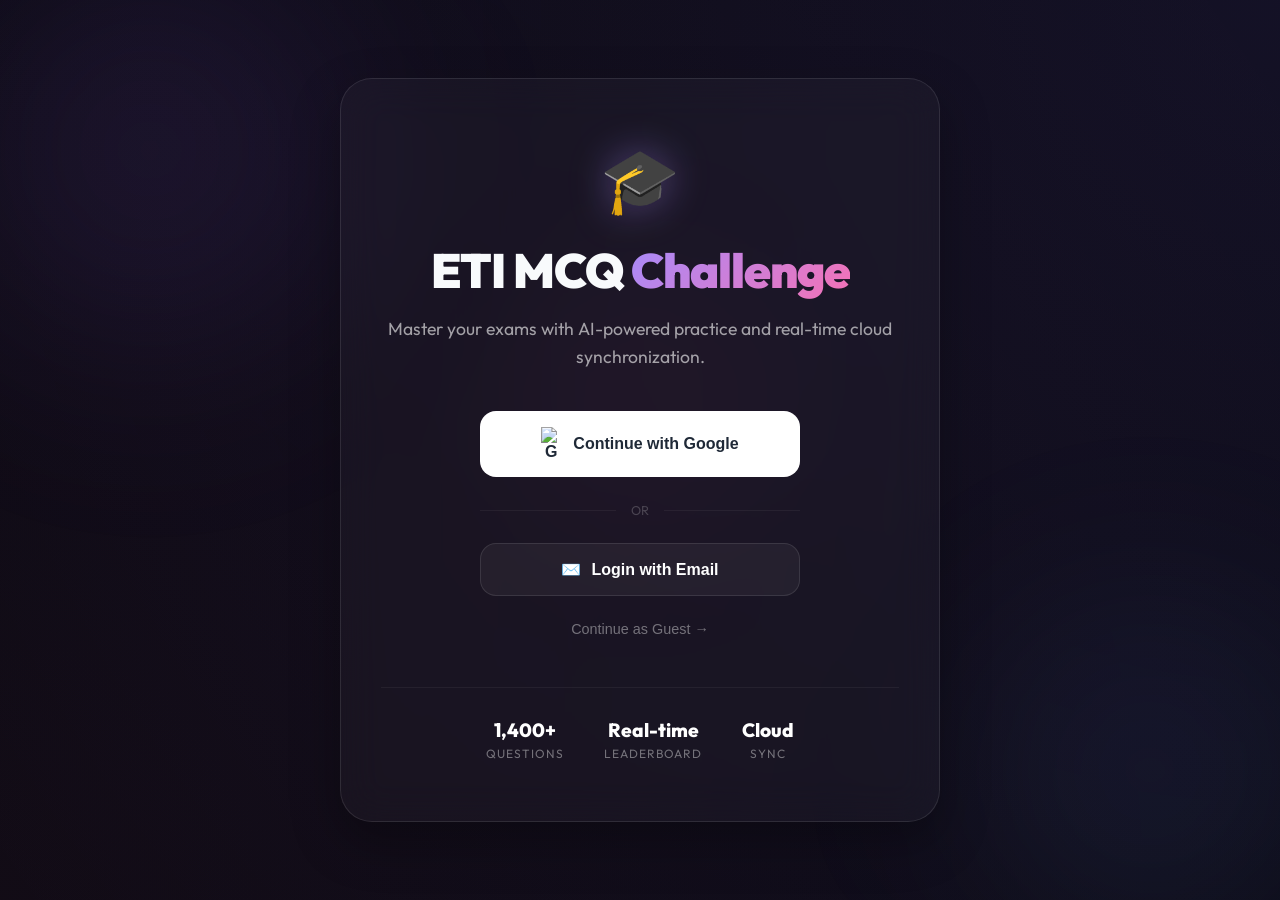
==== commit dcc3ddcf: "fix: landing page stats and search precision for short terms" ====
--- a/index.html
+++ b/index.html
@@ -50,7 +50,7 @@
         
         <div class="landing-footer">
           <div class="stat-item">
-            <span class="stat-val">500+</span>
+            <span class="stat-val">1,400+</span>
             <span class="stat-lbl">Questions</span>
           </div>
           <div class="stat-item">
@@ -73,6 +73,11 @@
         <div class="home-badge">V2V EdTech LLP · ETI (316313)</div>
         <h1>ETI MCQ <span class="gradient-text">Challenge</span></h1>
         <p class="home-sub">Pick a unit, test your knowledge, understand why every answer is correct.</p>
+        <div class="header-actions" style="margin-top: 15px;">
+          <a href="search.html" class="btn-search-link">
+            <span>🔍</span> Open Smart Search
+          </a>
+        </div>
       </header>
       <div class="units-grid" id="units-grid"></div>
       <footer class="home-footer">CO/IT · 316313 · 1,456 Questions Across 5 Units + Nirali Bank</footer>
--- a/game.css
+++ b/game.css
@@ -215,6 +215,29 @@
 }
 .btn-secondary:hover { background:var(--surface-h); transform:translateY(-1px); }
 
+.btn-search-link {
+  display: inline-flex;
+  align-items: center;
+  gap: 8px;
+  background: var(--surface);
+  border: 1px solid var(--border);
+  color: var(--text);
+  padding: 8px 16px;
+  border-radius: 100px;
+  text-decoration: none;
+  font-size: 0.9rem;
+  font-weight: 600;
+  transition: all 0.2s var(--ease);
+}
+
+.btn-search-link:hover {
+  background: var(--surface-h);
+  border-color: var(--purple);
+  color: var(--purple);
+  transform: translateY(-2px);
+  box-shadow: 0 5px 15px rgba(139, 92, 246, 0.2);
+}
+
 /* ────────────────────────
    LOADING
 ──────────────────────── */
